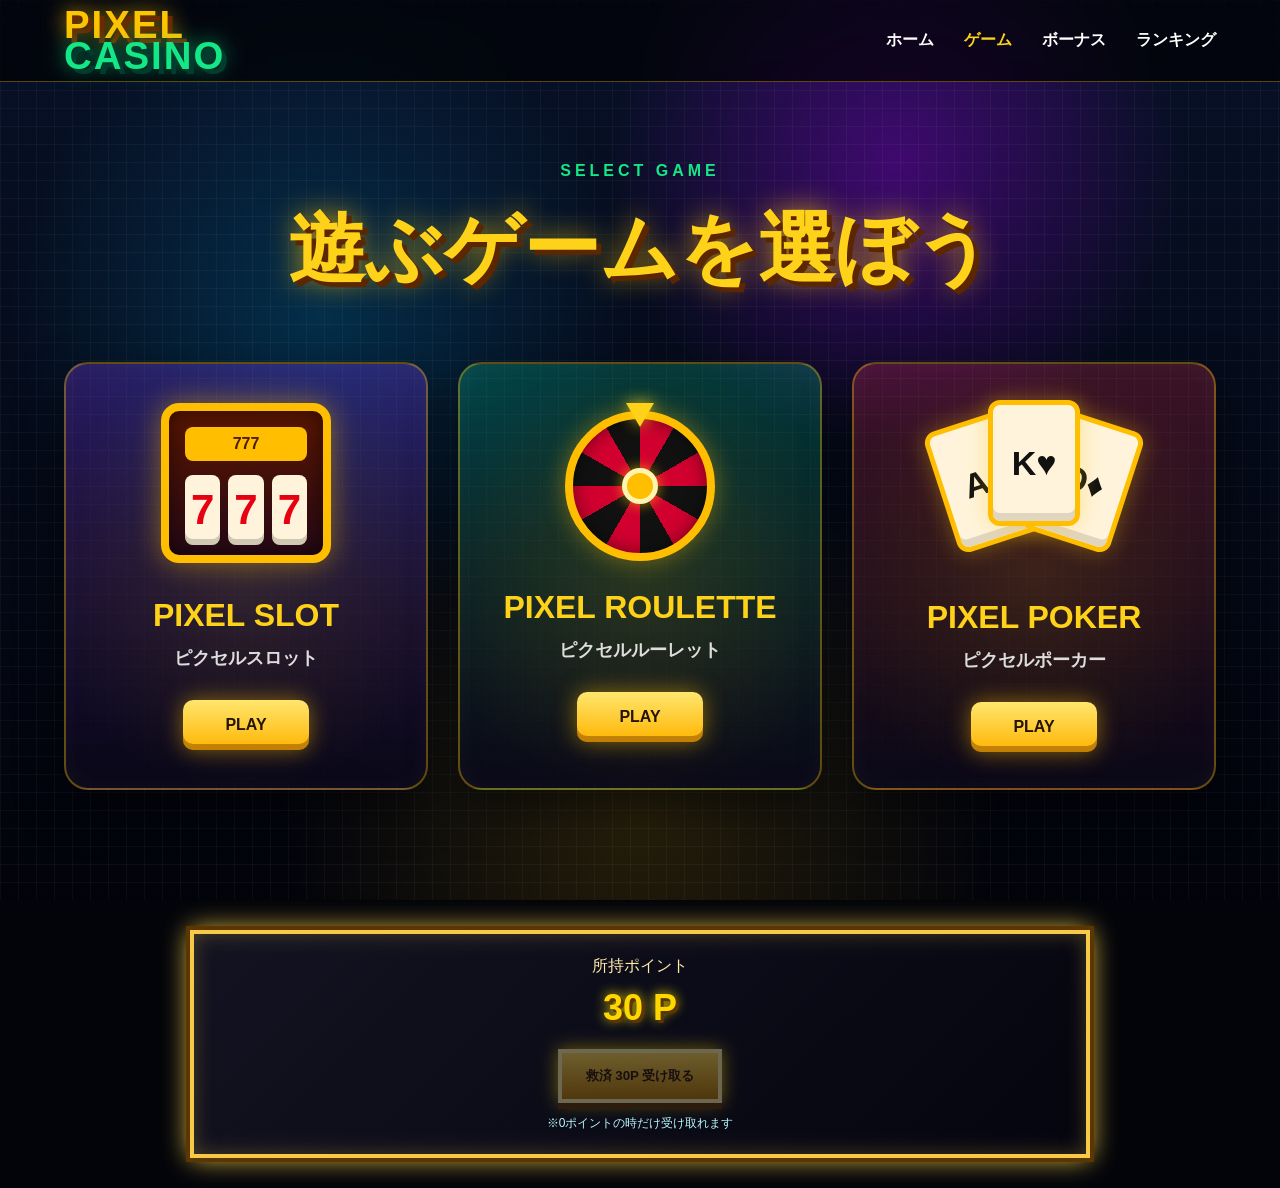
==== index.html @ ae9857bb "Add files via upload" ====
<!DOCTYPE html>
<html lang="ja">
<head>
  <meta charset="UTF-8">
  <meta name="viewport" content="width=device-width, initial-scale=1.0">

  <title>GAME SELECT | PIXEL CASINO</title>

  <link rel="stylesheet" href="games.css">
</head>

<body>

  <div class="pixel-bg"></div>

  <header>

    <div class="logo">
      PIXEL
      <span>CASINO</span>
    </div>

    <nav>
      <a href="index.html">ホーム</a>
      <a href="games.html" class="active">ゲーム</a>
      <a href="#">ボーナス</a>
      <a href="#">ランキング</a>
    </nav>

  </header>

  <main>

    <section class="select">

      <p class="small-title">SELECT GAME</p>

      <h1>遊ぶゲームを選ぼう</h1>

      <div class="game-grid">

        <!-- SLOT -->
        <a href="slot.html" class="game-card slot">

          <div class="slot-machine">

            <div class="slot-label">777</div>

            <div class="slot-reels">
              <div>7</div>
              <div>7</div>
              <div>7</div>
            </div>

          </div>

          <h2>PIXEL SLOT</h2>

          <p>ピクセルスロット</p>

          <span>PLAY</span>

        </a>

        <!-- ROULETTE -->
        <a href="roulette.html" class="game-card roulette">

          <div class="roulette-wheel">
            <div class="wheel-center"></div>
            <div class="pointer"></div>
          </div>

          <h2>PIXEL ROULETTE</h2>

          <p>ピクセルルーレット</p>

          <span>PLAY</span>

        </a>

        <!-- POKER -->
        <a href="poker.html" class="game-card poker">

          <div class="poker-cards">

            <div class="card card-left">A♠</div>

            <div class="card card-center">K♥</div>

            <div class="card card-right">Q♦</div>

          </div>

          <h2>PIXEL POKER</h2>

          <p>ピクセルポーカー</p>

          <span>PLAY</span>

        </a>

      </div>

    </section>

  </main>

  <!-- 救済ポイント -->
  <section class="casino-wallet">

    <div class="wallet-box">

      <p>所持ポイント</p>

      <h2>
        <span id="pointDisplay">0</span> P
      </h2>

    </div>

    <button id="rescueBtn" class="rescue-btn">
      救済 30P 受け取る
    </button>

    <p id="rescueText" class="rescue-text">
      ※0ポイントの時だけ受け取れます
    </p>

  </section>

  <script src="script.js"></script>
  <script src="games.js"></script>

</body>
</html>
---- games.css ----
*{
  box-sizing:border-box;
  margin:0;
  padding:0;
}

body{
  font-family:Arial,"Hiragino Kaku Gothic ProN",Meiryo,sans-serif;
  background:#03040a;
  color:white;
  overflow-x:hidden;
}

.pixel-bg{
  position:fixed;
  inset:0;
  z-index:-10;
  background:
    radial-gradient(circle at 70% 18%,rgba(169,0,255,.35),transparent 25%),
    radial-gradient(circle at 25% 35%,rgba(0,183,255,.2),transparent 28%),
    radial-gradient(circle at 50% 90%,rgba(255,196,0,.14),transparent 35%),
    linear-gradient(180deg,#071127,#02030a);
}

.pixel-bg::after{
  content:"";
  position:absolute;
  inset:0;
  background-image:
    linear-gradient(rgba(255,255,255,.035) 1px,transparent 1px),
    linear-gradient(90deg,rgba(255,255,255,.035) 1px,transparent 1px);
  background-size:18px 18px;
}

header{
  height:82px;
  display:flex;
  align-items:center;
  justify-content:space-between;
  padding:0 5vw;
  background:rgba(0,0,0,.65);
  backdrop-filter:blur(10px);
  border-bottom:1px solid rgba(255,196,0,.35);
}

.logo{
  font-size:clamp(28px,3vw,46px);
  font-weight:900;
  line-height:.8;
  color:#ffc400;
  letter-spacing:2px;
  text-shadow:
    5px 5px 0 #6a2a00,
    0 0 20px rgba(255,196,0,.85);
}

.logo span{
  display:block;
  color:#13e786;
  text-shadow:
    5px 5px 0 #003d2f,
    0 0 20px rgba(19,231,134,.75);
}

nav{
  display:flex;
  gap:30px;
  font-weight:900;
}

nav a{
  color:white;
  text-decoration:none;
}

nav a.active,
nav a:hover{
  color:#ffd21a;
}

.select{
  min-height:calc(100vh - 82px);
  padding:80px 5vw;
}

.small-title{
  text-align:center;
  color:#13e786;
  font-weight:900;
  letter-spacing:4px;
  margin-bottom:18px;
}

.select h1{
  text-align:center;
  font-size:clamp(42px,6vw,86px);
  color:#ffd21a;
  text-shadow:
    5px 5px 0 #5b2600,
    0 0 28px rgba(255,196,0,.75);
  margin-bottom:60px;
}

.game-grid{
  display:grid;
  grid-template-columns:repeat(3,1fr);
  gap:30px;
}

.game-card{
  min-height:420px;
  position:relative;
  overflow:hidden;
  border-radius:24px;
  padding:36px 28px;
  text-decoration:none;
  color:white;
  background:rgba(12,8,28,.92);
  border:2px solid rgba(255,196,0,.36);
  box-shadow:
    0 18px 45px rgba(0,0,0,.5),
    inset 0 0 24px rgba(255,255,255,.04);
  display:flex;
  flex-direction:column;
  align-items:center;
  justify-content:center;
  transition:.25s;
}

.game-card::before{
  content:"";
  position:absolute;
  inset:-80px;
  background:radial-gradient(circle,rgba(255,196,0,.18),transparent 55%);
  opacity:.65;
}

.game-card:hover{
  transform:translateY(-12px) scale(1.02);
  border-color:#ffd21a;
  box-shadow:
    0 0 38px rgba(255,196,0,.32),
    0 20px 50px rgba(0,0,0,.55);
}

.game-card h2{
  position:relative;
  z-index:2;
  font-size:32px;
  color:#ffd21a;
  text-align:center;
  margin-bottom:12px;
}

.game-card p{
  position:relative;
  z-index:2;
  color:#ddd;
  font-size:18px;
  font-weight:900;
  margin-bottom:30px;
}

.game-card span{
  position:relative;
  z-index:2;
  background:linear-gradient(#ffe66e,#ffb400);
  color:#241400;
  font-weight:900;
  padding:16px 42px;
  border-radius:10px;
  box-shadow:
    inset 0 -6px 0 rgba(120,60,0,.45),
    0 0 22px rgba(255,190,0,.5);
}

/* SLOT */

.slot-machine{
  position:relative;
  z-index:2;
  width:170px;
  height:160px;
  margin-bottom:34px;
  background:linear-gradient(180deg,#5a1600,#250815);
  border:8px solid #ffbf00;
  border-radius:18px;
  padding:16px;
  box-shadow:
    0 0 28px rgba(255,191,0,.45),
    inset 0 0 20px rgba(0,0,0,.5);
}

.slot-label{
  height:34px;
  background:#ffbf00;
  color:#4d1e00;
  border-radius:8px;
  display:flex;
  align-items:center;
  justify-content:center;
  font-weight:900;
  margin-bottom:14px;
}

.slot-reels{
  display:grid;
  grid-template-columns:repeat(3,1fr);
  gap:8px;
}

.slot-reels div{
  height:70px;
  background:#fff4db;
  color:#e60012;
  border-radius:8px;
  display:flex;
  align-items:center;
  justify-content:center;
  font-size:42px;
  font-weight:900;
  box-shadow:inset 0 -6px 0 rgba(0,0,0,.18);
}

.slot:hover .slot-reels div{
  animation:slotBounce .45s ease-in-out infinite alternate;
}

@keyframes slotBounce{
  from{
    transform:translateY(0);
  }
  to{
    transform:translateY(-8px);
  }
}

/* ROULETTE */

.roulette-wheel{
  position:relative;
  width:150px;
  height:150px;
  margin-bottom:28px;
  border-radius:50%;
  background:
  conic-gradient(
    #d1002f 0deg 30deg,
    #111 30deg 60deg,
    #d1002f 60deg 90deg,
    #111 90deg 120deg,
    #d1002f 120deg 150deg,
    #111 150deg 180deg,
    #d1002f 180deg 210deg,
    #111 210deg 240deg,
    #d1002f 240deg 270deg,
    #111 270deg 300deg,
    #d1002f 300deg 330deg,
    #111 330deg 360deg
  );
  border:8px solid #ffbf00;
  box-shadow:
    0 0 25px rgba(255,191,0,.4),
    inset 0 0 18px rgba(0,0,0,.45);
  animation:spinWheel 8s linear infinite;
  z-index:2;
}

.wheel-center{
  position:absolute;
  left:50%;
  top:50%;
  transform:translate(-50%,-50%);
  width:36px;
  height:36px;
  border-radius:50%;
  background:#ffbf00;
  border:5px solid #fff4b0;
  box-shadow:0 0 14px rgba(255,191,0,.7);
}

.pointer{
  position:absolute;
  left:50%;
  top:-16px;
  transform:translateX(-50%);
  width:0;
  height:0;
  border-left:14px solid transparent;
  border-right:14px solid transparent;
  border-top:24px solid #ffd21a;
  filter:drop-shadow(0 0 8px rgba(255,210,26,.8));
}

@keyframes spinWheel{
  from{
    transform:rotate(0deg);
  }
  to{
    transform:rotate(360deg);
  }
}

/* POKER */

.poker-cards{
  position:relative;
  z-index:2;
  width:190px;
  height:165px;
  margin-bottom:34px;
}

.card{
  position:absolute;
  top:18px;
  width:92px;
  height:126px;
  background:#fff4db;
  border:5px solid #ffbf00;
  border-radius:12px;
  color:#111;
  display:flex;
  align-items:center;
  justify-content:center;
  font-size:34px;
  font-weight:900;
  box-shadow:
    0 0 22px rgba(255,191,0,.35),
    inset 0 -8px 0 rgba(0,0,0,.12);
}

.card-left{
  left:0;
  transform:rotate(-18deg);
}

.card-center{
  left:49px;
  top:0;
  z-index:3;
}

.card-right{
  right:0;
  transform:rotate(18deg);
}

.poker:hover .card-left{
  animation:leftCard .6s ease-in-out infinite alternate;
}

.poker:hover .card-center{
  animation:centerCard .6s ease-in-out infinite alternate;
}

.poker:hover .card-right{
  animation:rightCard .6s ease-in-out infinite alternate;
}

@keyframes leftCard{
  from{
    transform:rotate(-18deg) translateY(0);
  }
  to{
    transform:rotate(-24deg) translateY(-8px);
  }
}

@keyframes centerCard{
  from{
    transform:translateY(0);
  }
  to{
    transform:translateY(-12px);
  }
}

@keyframes rightCard{
  from{
    transform:rotate(18deg) translateY(0);
  }
  to{
    transform:rotate(24deg) translateY(-8px);
  }
}

/* CARD COLORS */

.slot{
  background:
  linear-gradient(
    180deg,
    rgba(132,54,255,.28),
    rgba(10,8,24,.95)
  );
}

.roulette{
  background:
  linear-gradient(
    180deg,
    rgba(0,220,160,.22),
    rgba(10,8,24,.95)
  );
}

.poker{
  background:
  linear-gradient(
    180deg,
    rgba(255,50,80,.22),
    rgba(10,8,24,.95)
  );
}

/* MOBILE */

@media(max-width:1000px){
  .game-grid{
    grid-template-columns:1fr;
  }

  .game-card{
    min-height:300px;
  }
}

@media(max-width:760px){
  header{
    padding:0 18px;
  }

  nav{
    display:none;
  }

  .select{
    padding:60px 18px;
  }
}
.casino-wallet {
  width: min(900px, 92%);
  margin: 30px auto;
  padding: 22px;
  border: 4px solid #f7c948;
  background:
    linear-gradient(135deg, rgba(20,20,35,0.95), rgba(5,5,15,0.98));
  box-shadow:
    0 0 0 4px #5b3600,
    0 0 25px #ffd447,
    inset 0 0 20px rgba(255,212,71,0.25);
  text-align: center;
}

.wallet-box p {
  margin: 0;
  color: #ffeaa7;
}

.wallet-box h2 {
  margin: 10px 0 20px;
  color: gold;
  font-size: 36px;
  text-shadow:
    3px 3px 0 #5b3600,
    0 0 12px #ffe600;
}

.rescue-btn {
  padding: 14px 24px;
  border: 4px solid #fff1a8;
  background: linear-gradient(#ffd84d, #b77900);
  color: #2a1600;
  font-weight: bold;
  cursor: pointer;
  box-shadow:
    0 6px 0 #5b3600,
    0 0 18px #ffd700;
}

.rescue-btn:disabled {
  opacity: 0.4;
  cursor: not-allowed;
}

.rescue-text {
  margin-top: 12px;
  color: #b8f7ff;
  font-size: 12px;
}
@media(max-width:760px){
  header{
    height:auto;
    flex-direction:column;
    gap:16px;
    padding:18px;
  }

  .logo{
    text-align:center;
  }

  nav{
    display:flex;
    flex-wrap:wrap;
    justify-content:center;
    gap:10px;
    width:100%;
  }

  nav a{
    font-size:14px;
    padding:8px 12px;
    background:rgba(255,255,255,.08);
    border:1px solid rgba(255,196,0,.35);
    border-radius:999px;
  }

  .select{
    min-height:auto;
    padding:40px 18px;
  }

  .select h1{
    margin-bottom:35px;
  }

  .game-grid{
    grid-template-columns:1fr;
    gap:22px;
  }

  .game-card{
    min-height:310px;
    padding:28px 20px;
  }
}
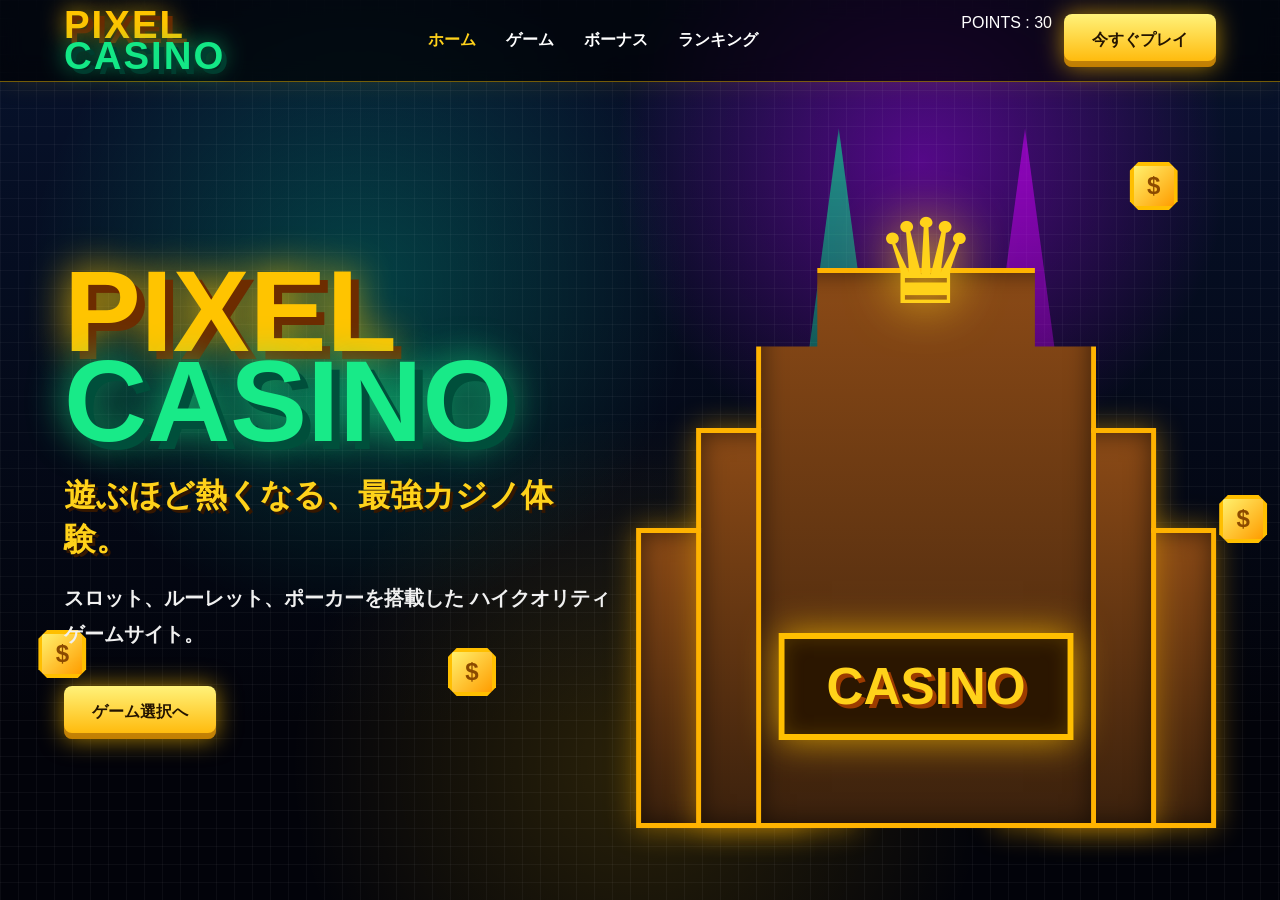
==== commit dbea2e10: "Add files via upload" ====
--- a/index.html
+++ b/index.html
@@ -3,15 +3,19 @@
 <head>
   <meta charset="UTF-8">
   <meta name="viewport" content="width=device-width, initial-scale=1.0">
+  <title>PIXEL CASINO</title>
 
-  <title>GAME SELECT | PIXEL CASINO</title>
-
-  <link rel="stylesheet" href="games.css">
+  <link rel="stylesheet" href="style.css">
 </head>
 
 <body>
 
   <div class="pixel-bg"></div>
+
+  <span class="coin c1"></span>
+  <span class="coin c2"></span>
+  <span class="coin c3"></span>
+  <span class="coin c4"></span>
 
   <header>
 
@@ -21,83 +25,79 @@
     </div>
 
     <nav>
-      <a href="index.html">ホーム</a>
-      <a href="games.html" class="active">ゲーム</a>
+      <a href="./index.html" class="active">ホーム</a>
+      <a href="./games.html">ゲーム</a>
       <a href="#">ボーナス</a>
       <a href="#">ランキング</a>
     </nav>
+
+    <div class="header-buttons">
+
+      <div class="points-display">
+        POINTS :
+        <span id="points">30</span>
+      </div>
+
+      <a href="./games.html" class="btn btn-yellow">
+        今すぐプレイ
+      </a>
+
+    </div>
 
   </header>
 
   <main>
 
-    <section class="select">
+    <section class="hero">
 
-      <p class="small-title">SELECT GAME</p>
+      <div class="hero-left">
 
-      <h1>遊ぶゲームを選ぼう</h1>
+        <h1>
+          PIXEL
+          <span>CASINO</span>
+        </h1>
 
-      <div class="game-grid">
+        <p class="lead">
+          遊ぶほど熱くなる、最強カジノ体験。
+        </p>
 
-        <!-- SLOT -->
-        <a href="slot.html" class="game-card slot">
+        <p class="sub">
+          スロット、ルーレット、ポーカーを搭載した
+          ハイクオリティゲームサイト。
+        </p>
 
-          <div class="slot-machine">
+        <div class="cta">
 
-            <div class="slot-label">777</div>
+          <a href="./games.html" class="btn btn-yellow">
+            ゲーム選択へ
+          </a>
 
-            <div class="slot-reels">
-              <div>7</div>
-              <div>7</div>
-              <div>7</div>
-            </div>
+        </div>
 
+      </div>
+
+      <div class="hero-right">
+
+        <div class="beam beam-green"></div>
+        <div class="beam beam-purple"></div>
+
+        <div class="castle">
+
+          <div class="side-build left"></div>
+          <div class="side-build right"></div>
+
+          <div class="tower left"></div>
+          <div class="tower right"></div>
+
+          <div class="center-build"></div>
+
+          <div class="crown">♛</div>
+
+          <div class="casino-sign">
+            CASINO
           </div>
 
-          <h2>PIXEL SLOT</h2>
-
-          <p>ピクセルスロット</p>
-
-          <span>PLAY</span>
-
-        </a>
-
-        <!-- ROULETTE -->
-        <a href="roulette.html" class="game-card roulette">
-
-          <div class="roulette-wheel">
-            <div class="wheel-center"></div>
-            <div class="pointer"></div>
-          </div>
-
-          <h2>PIXEL ROULETTE</h2>
-
-          <p>ピクセルルーレット</p>
-
-          <span>PLAY</span>
-
-        </a>
-
-        <!-- POKER -->
-        <a href="poker.html" class="game-card poker">
-
-          <div class="poker-cards">
-
-            <div class="card card-left">A♠</div>
-
-            <div class="card card-center">K♥</div>
-
-            <div class="card card-right">Q♦</div>
-
-          </div>
-
-          <h2>PIXEL POKER</h2>
-
-          <p>ピクセルポーカー</p>
-
-          <span>PLAY</span>
-
-        </a>
+        </div>
 
       </div>
 
@@ -105,31 +105,7 @@
 
   </main>
 
-  <!-- 救済ポイント -->
-  <section class="casino-wallet">
-
-    <div class="wallet-box">
-
-      <p>所持ポイント</p>
-
-      <h2>
-        <span id="pointDisplay">0</span> P
-      </h2>
-
-    </div>
-
-    <button id="rescueBtn" class="rescue-btn">
-      救済 30P 受け取る
-    </button>
-
-    <p id="rescueText" class="rescue-text">
-      ※0ポイントの時だけ受け取れます
-    </p>
-
-  </section>
-
   <script src="script.js"></script>
-  <script src="games.js"></script>
 
 </body>
 </html>
--- a/style.css
+++ b/style.css
@@ -0,0 +1,399 @@
+*{
+  box-sizing:border-box;
+  margin:0;
+  padding:0;
+}
+
+body{
+  font-family:Arial,"Hiragino Kaku Gothic ProN",Meiryo,sans-serif;
+  background:#02030a;
+  color:white;
+  overflow-x:hidden;
+}
+
+/* 背景を豪華に */
+.pixel-bg{
+  position:fixed;
+  inset:0;
+  z-index:-10;
+  background:
+    radial-gradient(circle at 72% 18%,rgba(180,0,255,.45),transparent 26%),
+    radial-gradient(circle at 28% 32%,rgba(0,255,200,.22),transparent 30%),
+    radial-gradient(circle at 50% 85%,rgba(255,196,0,.16),transparent 35%),
+    linear-gradient(180deg,#07132e,#02030a 80%);
+}
+
+.pixel-bg::after{
+  content:"";
+  position:absolute;
+  inset:0;
+  background-image:
+    linear-gradient(rgba(255,255,255,.04) 1px,transparent 1px),
+    linear-gradient(90deg,rgba(255,255,255,.04) 1px,transparent 1px);
+  background-size:18px 18px;
+}
+
+/* ヘッダー */
+header{
+  height:82px;
+  position:sticky;
+  top:0;
+  z-index:50;
+  display:flex;
+  align-items:center;
+  justify-content:space-between;
+  padding:0 5vw;
+  background:rgba(0,0,0,.68);
+  backdrop-filter:blur(12px);
+  border-bottom:1px solid rgba(255,196,0,.45);
+  box-shadow:0 0 25px rgba(255,196,0,.12);
+}
+
+.logo{
+  font-size:clamp(28px,3vw,46px);
+  font-weight:900;
+  line-height:.8;
+  color:#ffc400;
+  letter-spacing:2px;
+  text-shadow:
+    5px 5px 0 #6a2a00,
+    0 0 22px rgba(255,196,0,.95);
+}
+
+.logo span{
+  display:block;
+  color:#13e786;
+  text-shadow:
+    5px 5px 0 #003d2f,
+    0 0 22px rgba(19,231,134,.85);
+}
+
+nav{
+  display:flex;
+  gap:30px;
+  font-weight:900;
+}
+
+nav a{
+  color:white;
+  text-decoration:none;
+}
+
+nav a.active,
+nav a:hover{
+  color:#ffd21a;
+}
+
+/* ボタン */
+.header-buttons{
+  display:flex;
+  gap:12px;
+}
+
+.btn{
+  display:inline-flex;
+  align-items:center;
+  justify-content:center;
+  text-decoration:none;
+  border:0;
+  cursor:pointer;
+  font-weight:900;
+  border-radius:8px;
+  padding:16px 28px;
+  font-size:16px;
+  transition:.2s;
+}
+
+.btn:hover{
+  transform:translateY(-3px);
+}
+
+.btn-yellow{
+  background:linear-gradient(#fff27a,#ffb400);
+  color:#241400;
+  box-shadow:
+    inset 0 -6px 0 rgba(120,60,0,.45),
+    0 0 24px rgba(255,190,0,.65);
+}
+
+.btn-outline{
+  background:rgba(0,0,0,.25);
+  color:white;
+  border:2px solid #ffc400;
+}
+
+/* ホーム */
+.hero{
+  min-height:calc(100vh - 82px);
+  display:grid;
+  grid-template-columns:1fr 1.05fr;
+  align-items:center;
+  gap:20px;
+  padding:48px 5vw 24px;
+  position:relative;
+  overflow:hidden;
+}
+
+.hero-left{
+  position:relative;
+  z-index:10;
+}
+
+.hero h1{
+  font-size:clamp(70px,9vw,150px);
+  line-height:.78;
+  color:#ffc400;
+  font-weight:900;
+  text-shadow:
+    8px 8px 0 #6d2c00,
+    0 0 38px rgba(255,196,0,1);
+}
+
+.hero h1 span{
+  display:block;
+  color:#18ea88;
+  text-shadow:
+    8px 8px 0 #004f3b,
+    0 0 38px rgba(24,234,136,.9);
+}
+
+.lead{
+  margin-top:28px;
+  font-size:clamp(24px,2.5vw,42px);
+  color:#ffd21a;
+  font-weight:900;
+  text-shadow:3px 3px 0 #351700;
+}
+
+.sub{
+  margin-top:18px;
+  line-height:1.8;
+  font-size:20px;
+  color:#f0f0f0;
+  font-weight:800;
+}
+
+.cta{
+  display:flex;
+  gap:18px;
+  margin-top:34px;
+  flex-wrap:wrap;
+}
+
+/* 城エリア */
+.hero-right{
+  position:relative;
+  height:650px;
+  z-index:1;
+}
+
+.beam{
+  position:absolute;
+  bottom:140px;
+  width:150px;
+  height:560px;
+  opacity:.55;
+  filter:blur(9px);
+  clip-path:polygon(50% 0,100% 100%,0 100%);
+  z-index:0;
+}
+
+.beam-green{
+  left:22%;
+  background:linear-gradient(to top,transparent,#00ff95);
+}
+
+.beam-purple{
+  right:20%;
+  background:linear-gradient(to top,transparent,#d400ff);
+}
+
+.castle{
+  position:absolute;
+  left:50%;
+  bottom:0;
+  transform:translateX(-50%);
+  width:min(760px,100%);
+  height:600px;
+  z-index:1;
+}
+
+.tower,
+.center-build,
+.side-build{
+  position:absolute;
+  bottom:0;
+  background:
+    linear-gradient(180deg,#8b4a16,#3b210d);
+  border:5px solid #ffb300;
+  box-shadow:
+    0 0 28px rgba(255,179,0,.48),
+    inset 0 0 24px rgba(0,0,0,.55);
+}
+
+.center-build{
+  left:50%;
+  transform:translateX(-50%);
+  width:340px;
+  height:560px;
+  clip-path:polygon(
+    0 14%,
+    18% 14%,
+    18% 0,
+    82% 0,
+    82% 14%,
+    100% 14%,
+    100% 100%,
+    0 100%
+  );
+}
+
+.tower.left{
+  left:60px;
+  width:160px;
+  height:400px;
+}
+
+.tower.right{
+  right:60px;
+  width:160px;
+  height:400px;
+}
+
+.side-build.left{
+  left:0;
+  width:170px;
+  height:300px;
+}
+
+.side-build.right{
+  right:0;
+  width:170px;
+  height:300px;
+}
+
+.crown{
+  position:absolute;
+  left:50%;
+  top:-35px;
+  transform:translateX(-50%);
+  font-size:118px;
+  color:#ffd21a;
+  filter:drop-shadow(0 0 25px #ffd21a);
+  z-index:3;
+}
+
+.casino-sign{
+  position:absolute;
+  left:50%;
+  bottom:88px;
+  transform:translateX(-50%);
+  background:#2b1600;
+  border:6px solid #ffbf00;
+  padding:18px 42px;
+  color:#ffd21a;
+  font-size:clamp(44px,4vw,76px);
+  font-weight:900;
+  text-shadow:4px 4px 0 #9c3b00;
+  box-shadow:
+    0 0 35px rgba(255,191,0,.75),
+    inset 0 0 20px rgba(255,196,0,.18);
+  z-index:4;
+}
+
+.window{
+  position:absolute;
+  width:22px;
+  height:36px;
+  background:linear-gradient(#2ef0c8,#09725c);
+  border:3px solid #ffbf00;
+  box-shadow:0 0 16px rgba(48,242,208,.85);
+  z-index:5;
+}
+
+.w1{left:110px;top:220px;}
+.w2{left:170px;top:280px;}
+.w3{right:110px;top:220px;}
+.w4{right:170px;top:280px;}
+.w5{left:370px;top:180px;}
+.w6{right:370px;top:180px;}
+
+/* 浮いてるドルキューブ */
+.coin{
+  position:absolute;
+  width:48px;
+  height:48px;
+  background:linear-gradient(135deg,#fff06d,#ff9d00);
+  border:4px solid #ffbf00;
+  box-shadow:0 0 20px rgba(255,184,0,.75);
+  clip-path:polygon(18% 0,82% 0,100% 18%,100% 82%,82% 100%,18% 100%,0 82%,0 18%);
+  animation:float 4s ease-in-out infinite;
+  z-index:2;
+}
+
+.coin::after{
+  content:"$";
+  position:absolute;
+  inset:0;
+  display:flex;
+  align-items:center;
+  justify-content:center;
+  color:#8b4a00;
+  font-size:24px;
+  font-weight:900;
+}
+
+.c1{left:3%;top:70%;}
+.c2{left:35%;top:72%;animation-delay:.7s;}
+.c3{right:8%;top:18%;animation-delay:1.2s;}
+.c4{right:1%;top:55%;animation-delay:.4s;}
+
+@keyframes float{
+  0%,100%{
+    transform:translateY(0) rotate(18deg);
+  }
+  50%{
+    transform:translateY(-22px) rotate(-8deg);
+  }
+}
+@media (max-width: 768px) {
+  header {
+    flex-direction: column;
+    gap: 15px;
+    padding: 15px;
+  }
+
+  nav {
+    flex-wrap: wrap;
+    justify-content: center;
+    gap: 10px;
+  }
+
+  .header-buttons {
+    flex-direction: column;
+    gap: 10px;
+  }
+
+  .hero {
+    flex-direction: column;
+    text-align: center;
+    padding: 30px 15px;
+  }
+
+  .hero-left h1 {
+    font-size: 48px;
+  }
+
+  .hero-right {
+    width: 100%;
+    transform: scale(0.8);
+  }
+
+  .castle {
+    margin: 0 auto;
+  }
+
+  .points-display {
+    font-size: 14px;
+  }
+}
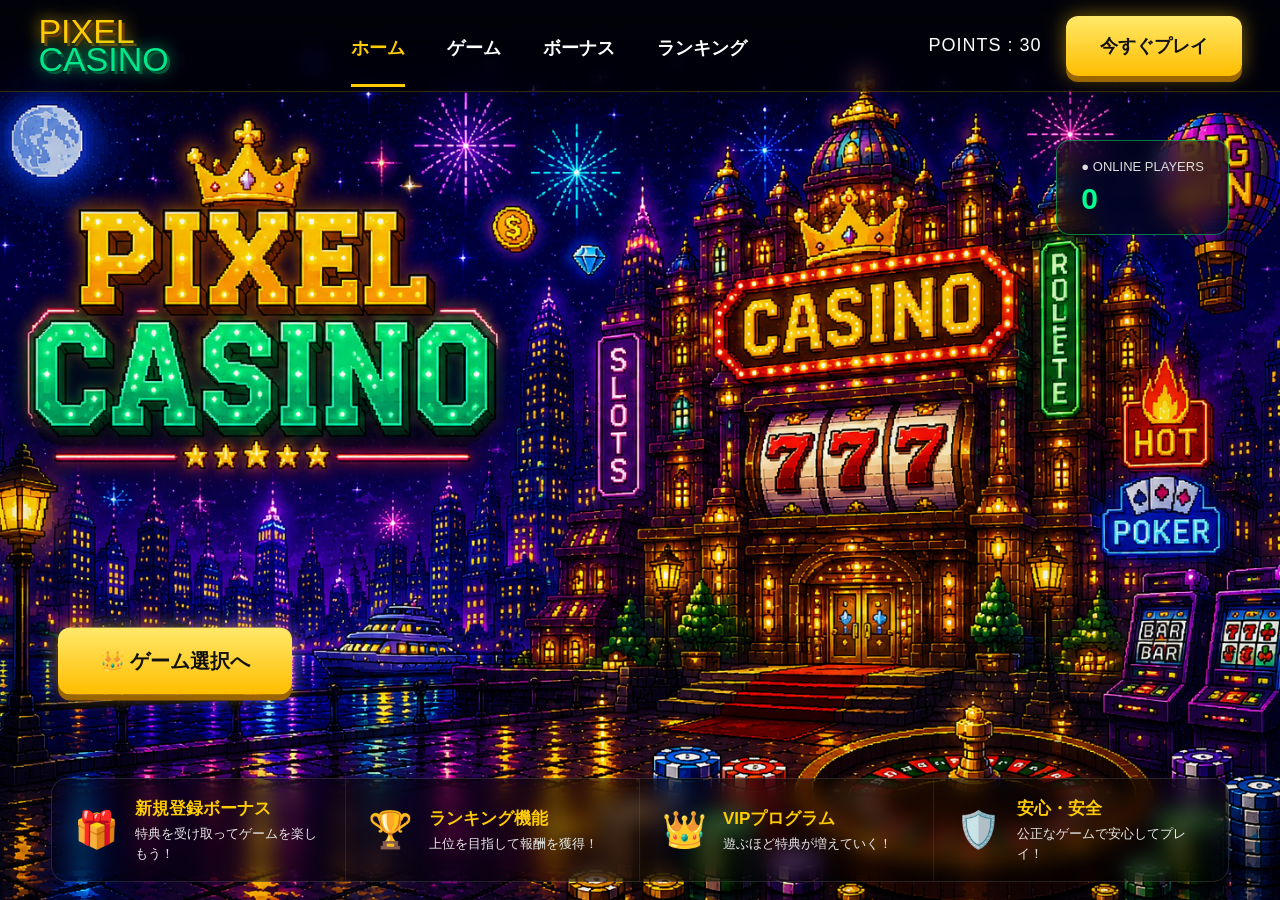
==== commit f4a52930: "Add files via upload" ====
--- a/index.html
+++ b/index.html
@@ -4,108 +4,115 @@
   <meta charset="UTF-8">
   <meta name="viewport" content="width=device-width, initial-scale=1.0">
   <title>PIXEL CASINO</title>
-
   <link rel="stylesheet" href="style.css">
 </head>
 
 <body>
 
-  <div class="pixel-bg"></div>
+<section class="hero">
 
-  <span class="coin c1"></span>
-  <span class="coin c2"></span>
-  <span class="coin c3"></span>
-  <span class="coin c4"></span>
-
-  <header>
+  <header class="header">
 
     <div class="logo">
       PIXEL
       <span>CASINO</span>
     </div>
 
-    <nav>
-      <a href="./index.html" class="active">ホーム</a>
-      <a href="./games.html">ゲーム</a>
-      <a href="#">ボーナス</a>
-      <a href="#">ランキング</a>
+    <nav class="nav">
+      <a class="active" href="index.html">ホーム</a>
+      <a href="games.html">ゲーム</a>
+      <a href="bonus.html">ボーナス</a>
+      <a href="ranking.html">ランキング</a>
     </nav>
 
-    <div class="header-buttons">
-
-      <div class="points-display">
+    <div class="right">
+      <div class="points">
         POINTS :
         <span id="points">30</span>
       </div>
 
-      <a href="./games.html" class="btn btn-yellow">
+      <button
+        class="play-btn"
+        onclick="location.href='games.html'">
+
         今すぐプレイ
-      </a>
 
+      </button>
     </div>
 
   </header>
 
-  <main>
+  <main class="hero-content">
 
-    <section class="hero">
+    <button
+      class="main-btn"
+      onclick="location.href='games.html'">
 
-      <div class="hero-left">
+      👑 ゲーム選択へ
 
-        <h1>
-          PIXEL
-          <span>CASINO</span>
-        </h1>
-
-        <p class="lead">
-          遊ぶほど熱くなる、最強カジノ体験。
-        </p>
-
-        <p class="sub">
-          スロット、ルーレット、ポーカーを搭載した
-          ハイクオリティゲームサイト。
-        </p>
-
-        <div class="cta">
-
-          <a href="./games.html" class="btn btn-yellow">
-            ゲーム選択へ
-          </a>
-
-        </div>
-
-      </div>
-
-      <div class="hero-right">
-
-        <div class="beam beam-green"></div>
-        <div class="beam beam-purple"></div>
-
-        <div class="castle">
-
-          <div class="side-build left"></div>
-          <div class="side-build right"></div>
-
-          <div class="tower left"></div>
-          <div class="tower right"></div>
-
-          <div class="center-build"></div>
-
-          <div class="crown">♛</div>
-
-          <div class="casino-sign">
-            CASINO
-          </div>
-
-        </div>
-
-      </div>
-
-    </section>
+    </button>
 
   </main>
 
-  <script src="script.js"></script>
+  <div class="online-box">
+
+    <p>● ONLINE PLAYERS</p>
+
+    <strong id="onlineCount">0</strong>
+
+  </div>
+
+  <div class="info-bar">
+
+    <div class="info">
+
+      <span>🎁</span>
+
+      <div>
+        <h3>新規登録ボーナス</h3>
+        <p>特典を受け取ってゲームを楽しもう！</p>
+      </div>
+
+    </div>
+
+    <div class="info">
+
+      <span>🏆</span>
+
+      <div>
+        <h3>ランキング機能</h3>
+        <p>上位を目指して報酬を獲得！</p>
+      </div>
+
+    </div>
+
+    <div class="info">
+
+      <span>👑</span>
+
+      <div>
+        <h3>VIPプログラム</h3>
+        <p>遊ぶほど特典が増えていく！</p>
+      </div>
+
+    </div>
+
+    <div class="info">
+
+      <span>🛡️</span>
+
+      <div>
+        <h3>安心・安全</h3>
+        <p>公正なゲームで安心してプレイ！</p>
+      </div>
+
+    </div>
+
+  </div>
+
+</section>
+
+<script src="script.js"></script>
 
 </body>
 </html>
--- a/style.css
+++ b/style.css
@@ -1,399 +1,487 @@
 *{
-  box-sizing:border-box;
   margin:0;
   padding:0;
+  box-sizing:border-box;
 }
 
 body{
-  font-family:Arial,"Hiragino Kaku Gothic ProN",Meiryo,sans-serif;
-  background:#02030a;
+  font-family:"Arial Black","Yu Gothic",sans-serif;
+  background:#030513;
   color:white;
   overflow-x:hidden;
 }
 
-/* 背景を豪華に */
-.pixel-bg{
-  position:fixed;
-  inset:0;
-  z-index:-10;
+/* ===== 背景 ===== */
+
+.hero{
+  min-height:100vh;
+  position:relative;
+
   background:
-    radial-gradient(circle at 72% 18%,rgba(180,0,255,.45),transparent 26%),
-    radial-gradient(circle at 28% 32%,rgba(0,255,200,.22),transparent 30%),
-    radial-gradient(circle at 50% 85%,rgba(255,196,0,.16),transparent 35%),
-    linear-gradient(180deg,#07132e,#02030a 80%);
-}
-
-.pixel-bg::after{
-  content:"";
-  position:absolute;
-  inset:0;
-  background-image:
-    linear-gradient(rgba(255,255,255,.04) 1px,transparent 1px),
-    linear-gradient(90deg,rgba(255,255,255,.04) 1px,transparent 1px);
-  background-size:18px 18px;
-}
-
-/* ヘッダー */
-header{
-  height:82px;
-  position:sticky;
-  top:0;
-  z-index:50;
+    linear-gradient(
+      90deg,
+      rgba(0,0,0,.03),
+      rgba(0,0,0,.01),
+      rgba(0,0,0,.04)
+    ),
+    url("pixel-casino-bg.png");
+
+  background-repeat:no-repeat;
+  background-size:cover;
+
+  /* 少し上へ調整 */
+  background-position:center 40px;
+
+  overflow:hidden;
+}
+
+/* ===== ヘッダー ===== */
+
+.header{
+  height:92px;
+
+  padding:0 3%;
+
   display:flex;
   align-items:center;
   justify-content:space-between;
-  padding:0 5vw;
-  background:rgba(0,0,0,.68);
-  backdrop-filter:blur(12px);
-  border-bottom:1px solid rgba(255,196,0,.45);
-  box-shadow:0 0 25px rgba(255,196,0,.12);
+
+  background:rgba(0,0,0,.55);
+
+  backdrop-filter:blur(10px);
+
+  border-bottom:1px solid rgba(255,204,0,.2);
+
+  position:relative;
+  z-index:20;
 }
 
 .logo{
-  font-size:clamp(28px,3vw,46px);
-  font-weight:900;
+  font-size:34px;
   line-height:.8;
-  color:#ffc400;
-  letter-spacing:2px;
+
+  color:#ffcc00;
+
   text-shadow:
-    5px 5px 0 #6a2a00,
-    0 0 22px rgba(255,196,0,.95);
+    3px 3px 0 #6b3a00,
+    0 0 16px #ffcc00;
 }
 
 .logo span{
   display:block;
-  color:#13e786;
+
+  color:#00e88a;
+
   text-shadow:
-    5px 5px 0 #003d2f,
-    0 0 22px rgba(19,231,134,.85);
-}
-
-nav{
+    3px 3px 0 #005b3b,
+    0 0 16px #00ff99;
+}
+
+.nav{
   display:flex;
-  gap:30px;
+  gap:42px;
+
+  font-size:18px;
   font-weight:900;
 }
 
-nav a{
+.nav a{
   color:white;
   text-decoration:none;
-}
-
-nav a.active,
-nav a:hover{
-  color:#ffd21a;
-}
-
-/* ボタン */
-.header-buttons{
+
+  padding:32px 0 24px;
+
+  transition:.2s;
+}
+
+.nav a.active,
+.nav a:hover{
+  color:#ffcc00;
+  border-bottom:3px solid #ffcc00;
+}
+
+.right{
   display:flex;
-  gap:12px;
-}
-
-.btn{
-  display:inline-flex;
   align-items:center;
-  justify-content:center;
-  text-decoration:none;
-  border:0;
+  gap:24px;
+}
+
+.points{
+  font-size:18px;
+  letter-spacing:1px;
+}
+
+/* ===== ボタン ===== */
+
+.play-btn,
+.main-btn{
+  border:none;
+
+  background:linear-gradient(#ffe96a,#ffbd00);
+
+  color:#111;
+
+  font-weight:900;
+
+  border-radius:12px;
+
   cursor:pointer;
+
+  transition:.15s;
+
+  box-shadow:
+    0 6px 0 #9b6500,
+    0 0 20px rgba(255,204,0,.5);
+}
+
+.play-btn{
+  padding:18px 34px;
+  font-size:18px;
+}
+
+.main-btn{
+  margin-top:26px;
+
+  padding:20px 42px;
+
+  font-size:20px;
+}
+
+.play-btn:hover,
+.main-btn:hover{
+  transform:translateY(-2px);
+}
+
+.play-btn:active,
+.main-btn:active{
+  transform:translateY(3px);
+
+  box-shadow:
+    0 2px 0 #9b6500,
+    0 0 12px rgba(255,204,0,.5);
+}
+
+/* ===== 左テキスト ===== */
+
+.hero-content{
+  position:absolute;
+
+  left:4.5%;
+  top:72%;
+
+  transform:translateY(-50%);
+
+  z-index:10;
+
+  max-width:520px;
+}
+
+.catch{
+  font-size:28px;
+  line-height:1.25;
+
+  color:#ffcc00;
+
   font-weight:900;
-  border-radius:8px;
-  padding:16px 28px;
-  font-size:16px;
-  transition:.2s;
-}
-
-.btn:hover{
-  transform:translateY(-3px);
-}
-
-.btn-yellow{
-  background:linear-gradient(#fff27a,#ffb400);
-  color:#241400;
-  box-shadow:
-    inset 0 -6px 0 rgba(120,60,0,.45),
-    0 0 24px rgba(255,190,0,.65);
-}
-
-.btn-outline{
-  background:rgba(0,0,0,.25);
-  color:white;
-  border:2px solid #ffc400;
-}
-
-/* ホーム */
-.hero{
-  min-height:calc(100vh - 82px);
+
+  text-shadow:
+    0 0 12px rgba(255,204,0,.8);
+}
+
+/* 説明文削除 */
+
+.desc{
+  display:none;
+}
+
+/* ===== ONLINE ===== */
+
+.online-box{
+  position:absolute;
+
+  right:4%;
+  top:140px;
+
+  z-index:10;
+
+  padding:18px 24px;
+
+  background:rgba(5,8,20,.55);
+
+  border:1px solid rgba(0,255,120,.45);
+
+  border-radius:14px;
+
+  backdrop-filter:blur(10px);
+}
+
+.online-box p{
+  font-size:13px;
+  color:#ddd;
+}
+
+.online-box strong{
+  display:block;
+
+  margin-top:8px;
+
+  font-size:30px;
+
+  color:#00ff91;
+}
+
+/* ===== 下バー ===== */
+
+.info-bar{
+  position:absolute;
+
+  left:4%;
+  right:4%;
+  bottom:18px;
+
+  z-index:12;
+
   display:grid;
-  grid-template-columns:1fr 1.05fr;
+  grid-template-columns:repeat(4,1fr);
+
+  background:rgba(0,0,0,.45);
+
+  backdrop-filter:blur(10px);
+
+  border:1px solid rgba(255,255,255,.12);
+
+  border-radius:16px;
+
+  overflow:hidden;
+}
+
+.info{
+  padding:18px 22px;
+
+  display:flex;
   align-items:center;
-  gap:20px;
-  padding:48px 5vw 24px;
-  position:relative;
-  overflow:hidden;
-}
-
-.hero-left{
-  position:relative;
-  z-index:10;
-}
-
-.hero h1{
-  font-size:clamp(70px,9vw,150px);
-  line-height:.78;
-  color:#ffc400;
-  font-weight:900;
-  text-shadow:
-    8px 8px 0 #6d2c00,
-    0 0 38px rgba(255,196,0,1);
-}
-
-.hero h1 span{
-  display:block;
-  color:#18ea88;
-  text-shadow:
-    8px 8px 0 #004f3b,
-    0 0 38px rgba(24,234,136,.9);
-}
-
-.lead{
-  margin-top:28px;
-  font-size:clamp(24px,2.5vw,42px);
-  color:#ffd21a;
-  font-weight:900;
-  text-shadow:3px 3px 0 #351700;
-}
-
-.sub{
-  margin-top:18px;
-  line-height:1.8;
-  font-size:20px;
-  color:#f0f0f0;
-  font-weight:800;
-}
-
-.cta{
-  display:flex;
-  gap:18px;
-  margin-top:34px;
-  flex-wrap:wrap;
-}
-
-/* 城エリア */
-.hero-right{
-  position:relative;
-  height:650px;
-  z-index:1;
-}
-
-.beam{
-  position:absolute;
-  bottom:140px;
-  width:150px;
-  height:560px;
-  opacity:.55;
-  filter:blur(9px);
-  clip-path:polygon(50% 0,100% 100%,0 100%);
-  z-index:0;
-}
-
-.beam-green{
-  left:22%;
-  background:linear-gradient(to top,transparent,#00ff95);
-}
-
-.beam-purple{
-  right:20%;
-  background:linear-gradient(to top,transparent,#d400ff);
-}
-
-.castle{
-  position:absolute;
-  left:50%;
-  bottom:0;
-  transform:translateX(-50%);
-  width:min(760px,100%);
-  height:600px;
-  z-index:1;
-}
-
-.tower,
-.center-build,
-.side-build{
-  position:absolute;
-  bottom:0;
-  background:
-    linear-gradient(180deg,#8b4a16,#3b210d);
-  border:5px solid #ffb300;
-  box-shadow:
-    0 0 28px rgba(255,179,0,.48),
-    inset 0 0 24px rgba(0,0,0,.55);
-}
-
-.center-build{
-  left:50%;
-  transform:translateX(-50%);
-  width:340px;
-  height:560px;
-  clip-path:polygon(
-    0 14%,
-    18% 14%,
-    18% 0,
-    82% 0,
-    82% 14%,
-    100% 14%,
-    100% 100%,
-    0 100%
-  );
-}
-
-.tower.left{
-  left:60px;
-  width:160px;
-  height:400px;
-}
-
-.tower.right{
-  right:60px;
-  width:160px;
-  height:400px;
-}
-
-.side-build.left{
-  left:0;
-  width:170px;
-  height:300px;
-}
-
-.side-build.right{
-  right:0;
-  width:170px;
-  height:300px;
-}
-
-.crown{
-  position:absolute;
-  left:50%;
-  top:-35px;
-  transform:translateX(-50%);
-  font-size:118px;
-  color:#ffd21a;
-  filter:drop-shadow(0 0 25px #ffd21a);
-  z-index:3;
-}
-
-.casino-sign{
-  position:absolute;
-  left:50%;
-  bottom:88px;
-  transform:translateX(-50%);
-  background:#2b1600;
-  border:6px solid #ffbf00;
-  padding:18px 42px;
-  color:#ffd21a;
-  font-size:clamp(44px,4vw,76px);
-  font-weight:900;
-  text-shadow:4px 4px 0 #9c3b00;
-  box-shadow:
-    0 0 35px rgba(255,191,0,.75),
-    inset 0 0 20px rgba(255,196,0,.18);
-  z-index:4;
-}
-
-.window{
-  position:absolute;
-  width:22px;
-  height:36px;
-  background:linear-gradient(#2ef0c8,#09725c);
-  border:3px solid #ffbf00;
-  box-shadow:0 0 16px rgba(48,242,208,.85);
-  z-index:5;
-}
-
-.w1{left:110px;top:220px;}
-.w2{left:170px;top:280px;}
-.w3{right:110px;top:220px;}
-.w4{right:170px;top:280px;}
-.w5{left:370px;top:180px;}
-.w6{right:370px;top:180px;}
-
-/* 浮いてるドルキューブ */
-.coin{
-  position:absolute;
-  width:48px;
-  height:48px;
-  background:linear-gradient(135deg,#fff06d,#ff9d00);
-  border:4px solid #ffbf00;
-  box-shadow:0 0 20px rgba(255,184,0,.75);
-  clip-path:polygon(18% 0,82% 0,100% 18%,100% 82%,82% 100%,18% 100%,0 82%,0 18%);
-  animation:float 4s ease-in-out infinite;
-  z-index:2;
-}
-
-.coin::after{
-  content:"$";
+  gap:16px;
+
+  border-right:1px solid rgba(255,255,255,.08);
+}
+
+.info:last-child{
+  border-right:none;
+}
+
+.info span{
+  font-size:36px;
+}
+
+.info h3{
+  color:#ffcc00;
+
+  font-size:17px;
+
+  margin-bottom:4px;
+}
+
+.info p{
+  font-size:13px;
+
+  line-height:1.5;
+
+  color:#e8e8e8;
+}
+
+/* ===== スマホ ===== */
+
+@media(max-width:900px){
+
+  .hero{
+    background-position:62% 25px;
+  }
+
+  .header{
+    height:auto;
+
+    padding:12px;
+
+    flex-wrap:wrap;
+
+    gap:12px;
+  }
+
+  .logo{
+    font-size:24px;
+  }
+
+  .nav{
+    width:100%;
+
+    order:3;
+
+    justify-content:center;
+
+    gap:18px;
+
+    font-size:13px;
+  }
+
+  .nav a{
+    padding:8px 0;
+  }
+
+  .right{
+    gap:10px;
+  }
+
+  .points{
+    font-size:13px;
+  }
+
+  .play-btn{
+    padding:10px 14px;
+    font-size:13px;
+  }
+
+  .hero-content{
+    position:relative;
+
+    left:auto;
+    top:auto;
+
+    transform:none;
+
+    padding:480px 18px 0;
+
+    max-width:none;
+  }
+
+  .catch{
+    font-size:22px;
+  }
+
+  .main-btn{
+    width:100%;
+
+    padding:16px;
+
+    font-size:16px;
+  }
+
+  .online-box{
+    display:none;
+  }
+
+  .info-bar{
+    position:relative;
+
+    left:auto;
+    right:auto;
+
+    width:92%;
+
+    margin:26px auto;
+
+    grid-template-columns:1fr;
+  }
+
+  .info{
+    border-right:none;
+
+    border-bottom:1px solid rgba(255,255,255,.08);
+  }
+
+  .info:last-child{
+    border-bottom:none;
+  }
+}
+/* ===== 背景の光 ===== */
+
+.hero::before{
+  content:"";
+
   position:absolute;
   inset:0;
-  display:flex;
-  align-items:center;
-  justify-content:center;
-  color:#8b4a00;
-  font-size:24px;
-  font-weight:900;
-}
-
-.c1{left:3%;top:70%;}
-.c2{left:35%;top:72%;animation-delay:.7s;}
-.c3{right:8%;top:18%;animation-delay:1.2s;}
-.c4{right:1%;top:55%;animation-delay:.4s;}
-
-@keyframes float{
-  0%,100%{
-    transform:translateY(0) rotate(18deg);
-  }
+
+  background:
+    radial-gradient(circle at 20% 30%, rgba(255,255,255,.16) 0 2px, transparent 3px),
+    radial-gradient(circle at 70% 20%, rgba(0,255,180,.18) 0 3px, transparent 4px),
+    radial-gradient(circle at 85% 60%, rgba(255,200,0,.18) 0 2px, transparent 4px),
+    radial-gradient(circle at 40% 80%, rgba(255,255,255,.12) 0 2px, transparent 4px);
+
+  animation:sparkle 8s linear infinite;
+
+  opacity:.7;
+
+  pointer-events:none;
+}
+
+/* ===== ネオン点滅 ===== */
+
+.logo,
+.logo span{
+  animation:neonGlow 3s ease-in-out infinite alternate;
+}
+
+.online-box strong{
+  animation:onlineGlow 2s ease-in-out infinite alternate;
+}
+
+/* ===== ボタン浮遊 ===== */
+
+.main-btn{
+  animation:floatBtn 3s ease-in-out infinite;
+}
+
+/* ===== アニメ ===== */
+
+@keyframes sparkle{
+
+  0%{
+    transform:translateY(0px);
+  }
+
+  100%{
+    transform:translateY(-25px);
+  }
+
+}
+
+@keyframes neonGlow{
+
+  0%{
+    filter:brightness(1);
+  }
+
+  100%{
+    filter:brightness(1.25);
+  }
+
+}
+
+@keyframes onlineGlow{
+
+  0%{
+    text-shadow:0 0 8px #00ff91;
+  }
+
+  100%{
+    text-shadow:
+      0 0 10px #00ff91,
+      0 0 24px #00ff91;
+  }
+
+}
+
+@keyframes floatBtn{
+
+  0%{
+    transform:translateY(0px);
+  }
+
   50%{
-    transform:translateY(-22px) rotate(-8deg);
-  }
-}
-@media (max-width: 768px) {
-  header {
-    flex-direction: column;
-    gap: 15px;
-    padding: 15px;
-  }
-
-  nav {
-    flex-wrap: wrap;
-    justify-content: center;
-    gap: 10px;
-  }
-
-  .header-buttons {
-    flex-direction: column;
-    gap: 10px;
-  }
-
-  .hero {
-    flex-direction: column;
-    text-align: center;
-    padding: 30px 15px;
-  }
-
-  .hero-left h1 {
-    font-size: 48px;
-  }
-
-  .hero-right {
-    width: 100%;
-    transform: scale(0.8);
-  }
-
-  .castle {
-    margin: 0 auto;
-  }
-
-  .points-display {
-    font-size: 14px;
-  }
+    transform:translateY(-6px);
+  }
+
+  100%{
+    transform:translateY(0px);
+  }
+
 }
